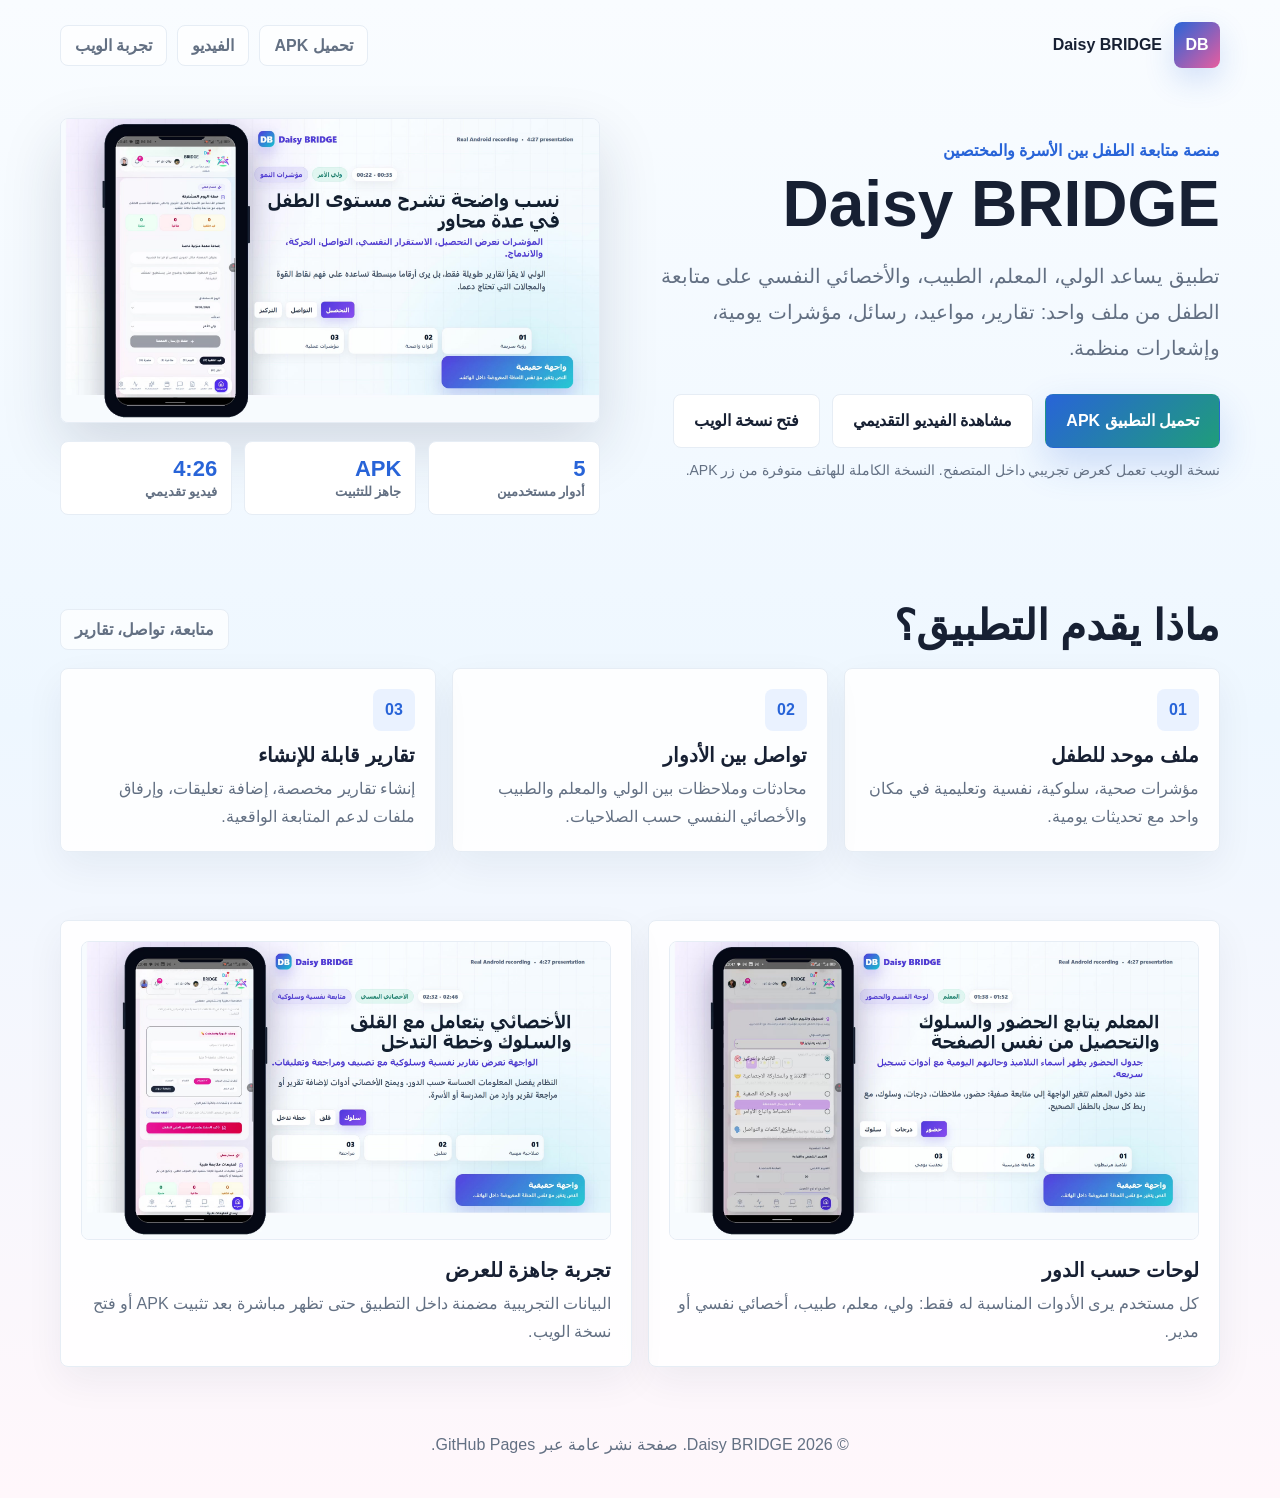
==== index.html @ 928a0f2a "Publish Daisy BRIDGE download site" ====
﻿<!doctype html>
<html lang="ar" dir="rtl">
<head>
  <meta charset="utf-8" />
  <meta name="viewport" content="width=device-width, initial-scale=1" />
  <title>Daisy BRIDGE | تحميل التطبيق</title>
  <meta name="description" content="Daisy BRIDGE: منصة عربية تربط الولي، المعلم، الطبيب والأخصائي النفسي حول ملف رقمي موحد للطفل." />
  <link rel="stylesheet" href="assets/site.css" />
</head>
<body>
  <main class="shell">
    <nav class="nav">
      <a class="brand" href="./"><span class="logo">DB</span><span>Daisy BRIDGE</span></a>
      <div class="nav-links">
        <a href="downloads/Daisy_BRIDGE.apk">تحميل APK</a>
        <a href="video/">الفيديو</a>
        <a href="app/">تجربة الويب</a>
      </div>
    </nav>

    <section class="hero">
      <div>
        <p class="eyebrow">منصة متابعة الطفل بين الأسرة والمختصين</p>
        <h1>Daisy BRIDGE</h1>
        <p class="lead">تطبيق يساعد الولي، المعلم، الطبيب، والأخصائي النفسي على متابعة الطفل من ملف واحد: تقارير، مواعيد، رسائل، مؤشرات يومية، وإشعارات منظمة.</p>
        <div class="actions">
          <a class="btn primary" href="downloads/Daisy_BRIDGE.apk">تحميل التطبيق APK</a>
          <a class="btn secondary" href="video/">مشاهدة الفيديو التقديمي</a>
          <a class="btn secondary" href="app/">فتح نسخة الويب</a>
        </div>
        <p class="note">نسخة الويب تعمل كعرض تجريبي داخل المتصفح. النسخة الكاملة للهاتف متوفرة من زر APK.</p>
      </div>
      <div class="hero-media">
        <img class="preview" src="assets/daisybridge-preview.jpg" alt="عرض Daisy BRIDGE" />
        <div class="stats">
          <div class="stat"><strong>5</strong><span>أدوار مستخدمين</span></div>
          <div class="stat"><strong>APK</strong><span>جاهز للتثبيت</span></div>
          <div class="stat"><strong>4:26</strong><span>فيديو تقديمي</span></div>
        </div>
      </div>
    </section>

    <section class="section">
      <div class="section-head">
        <h2>ماذا يقدم التطبيق؟</h2>
        <span class="chip">متابعة، تواصل، تقارير</span>
      </div>
      <div class="grid">
        <article class="card"><div class="icon">01</div><h3>ملف موحد للطفل</h3><p>مؤشرات صحية، سلوكية، نفسية وتعليمية في مكان واحد مع تحديثات يومية.</p></article>
        <article class="card"><div class="icon">02</div><h3>تواصل بين الأدوار</h3><p>محادثات وملاحظات بين الولي والمعلم والطبيب والأخصائي النفسي حسب الصلاحيات.</p></article>
        <article class="card"><div class="icon">03</div><h3>تقارير قابلة للإنشاء</h3><p>إنشاء تقارير مخصصة، إضافة تعليقات، وإرفاق ملفات لدعم المتابعة الواقعية.</p></article>
      </div>
    </section>

    <section class="section split">
      <article class="card">
        <img src="assets/daisybridge-teacher.jpg" alt="واجهة المعلم" />
        <h3>لوحات حسب الدور</h3>
        <p>كل مستخدم يرى الأدوات المناسبة له فقط: ولي، معلم، طبيب، أخصائي نفسي أو مدير.</p>
      </article>
      <article class="card">
        <img src="assets/daisybridge-report.jpg" alt="واجهة التقارير" />
        <h3>تجربة جاهزة للعرض</h3>
        <p>البيانات التجريبية مضمنة داخل التطبيق حتى تظهر مباشرة بعد تثبيت APK أو فتح نسخة الويب.</p>
      </article>
    </section>
  </main>
  <footer class="footer shell">© 2026 Daisy BRIDGE. صفحة نشر عامة عبر GitHub Pages.</footer>
</body>
</html>
---- assets/site.css ----
﻿:root {
  --ink: #172033;
  --muted: #637083;
  --blue: #2864d8;
  --blue-soft: #eaf2ff;
  --pink: #e85d9f;
  --green: #1f9d7a;
  --surface: #ffffff;
  --line: #e6edf5;
  --bg: #f7fbff;
}
* { box-sizing: border-box; }
html { scroll-behavior: smooth; }
body {
  margin: 0;
  font-family: "Segoe UI", Tahoma, Arial, sans-serif;
  color: var(--ink);
  background: linear-gradient(180deg, #f9fcff 0%, #eef7ff 48%, #fff7fb 100%);
  direction: rtl;
}
a { color: inherit; text-decoration: none; }
.shell { width: min(1160px, calc(100% - 40px)); margin: 0 auto; }
.nav {
  display: flex; align-items: center; justify-content: space-between;
  padding: 22px 0;
}
.brand { display: flex; align-items: center; gap: 12px; font-weight: 900; }
.logo {
  width: 46px; height: 46px; border-radius: 8px;
  display: grid; place-items: center;
  background: linear-gradient(135deg, var(--blue), var(--pink));
  color: #fff; font-weight: 900; box-shadow: 0 12px 30px rgba(40,100,216,.18);
}
.nav-links { display: flex; gap: 10px; align-items: center; flex-wrap: wrap; }
.nav-links a, .chip {
  border: 1px solid var(--line); background: rgba(255,255,255,.72);
  padding: 10px 14px; border-radius: 8px; color: var(--muted); font-weight: 700;
}
.hero {
  display: grid; grid-template-columns: 1.04fr .96fr; gap: 34px; align-items: center;
  padding: 28px 0 52px;
}
.eyebrow { color: var(--blue); font-weight: 900; margin: 0 0 12px; }
h1 { margin: 0; font-size: clamp(38px, 5vw, 72px); line-height: 1.02; letter-spacing: 0; }
.lead { color: var(--muted); font-size: 20px; line-height: 1.8; margin: 20px 0 28px; }
.actions { display: flex; gap: 12px; flex-wrap: wrap; }
.btn {
  min-height: 54px; padding: 15px 20px; border-radius: 8px;
  display: inline-flex; align-items: center; justify-content: center; gap: 10px;
  font-weight: 900; border: 1px solid transparent;
}
.btn.primary { color: #fff; background: linear-gradient(135deg, var(--blue), #1f9d7a); box-shadow: 0 16px 38px rgba(40,100,216,.2); }
.btn.secondary { background: #fff; border-color: var(--line); color: var(--ink); }
.hero-media { position: relative; }
.preview {
  width: 100%; display: block; border-radius: 8px; border: 1px solid var(--line);
  box-shadow: 0 24px 60px rgba(24, 38, 64, .15);
}
.stats { display: grid; grid-template-columns: repeat(3, 1fr); gap: 12px; margin-top: 18px; }
.stat { background: #fff; border: 1px solid var(--line); border-radius: 8px; padding: 14px; }
.stat strong { display: block; font-size: 22px; color: var(--blue); }
.stat span { color: var(--muted); font-weight: 700; font-size: 13px; }
.section { padding: 34px 0; }
.section-head { display: flex; justify-content: space-between; gap: 20px; align-items: end; margin-bottom: 18px; }
h2 { margin: 0; font-size: clamp(28px, 3.6vw, 42px); }
.grid { display: grid; grid-template-columns: repeat(3, 1fr); gap: 16px; }
.card { background: rgba(255,255,255,.9); border: 1px solid var(--line); border-radius: 8px; padding: 20px; box-shadow: 0 14px 38px rgba(24, 38, 64, .06); }
.card img { width: 100%; border-radius: 8px; border: 1px solid var(--line); margin-bottom: 14px; }
.icon { width: 42px; height: 42px; display: grid; place-items: center; border-radius: 8px; margin-bottom: 12px; background: var(--blue-soft); color: var(--blue); font-weight: 900; }
.card h3 { margin: 0 0 8px; font-size: 20px; }
.card p { margin: 0; color: var(--muted); line-height: 1.75; }
.split { display: grid; grid-template-columns: 1fr 1fr; gap: 16px; }
.video-box { background: #fff; border: 1px solid var(--line); border-radius: 8px; padding: 12px; box-shadow: 0 20px 50px rgba(24,38,64,.09); }
video { width: 100%; border-radius: 8px; display: block; background: #111827; }
.footer { padding: 34px 0 44px; color: var(--muted); text-align: center; }
.note { margin-top: 14px; color: var(--muted); font-size: 14px; }
@media (max-width: 860px) {
  .hero, .split { grid-template-columns: 1fr; }
  .grid { grid-template-columns: 1fr; }
  .section-head { display: block; }
  .stats { grid-template-columns: 1fr; }
}
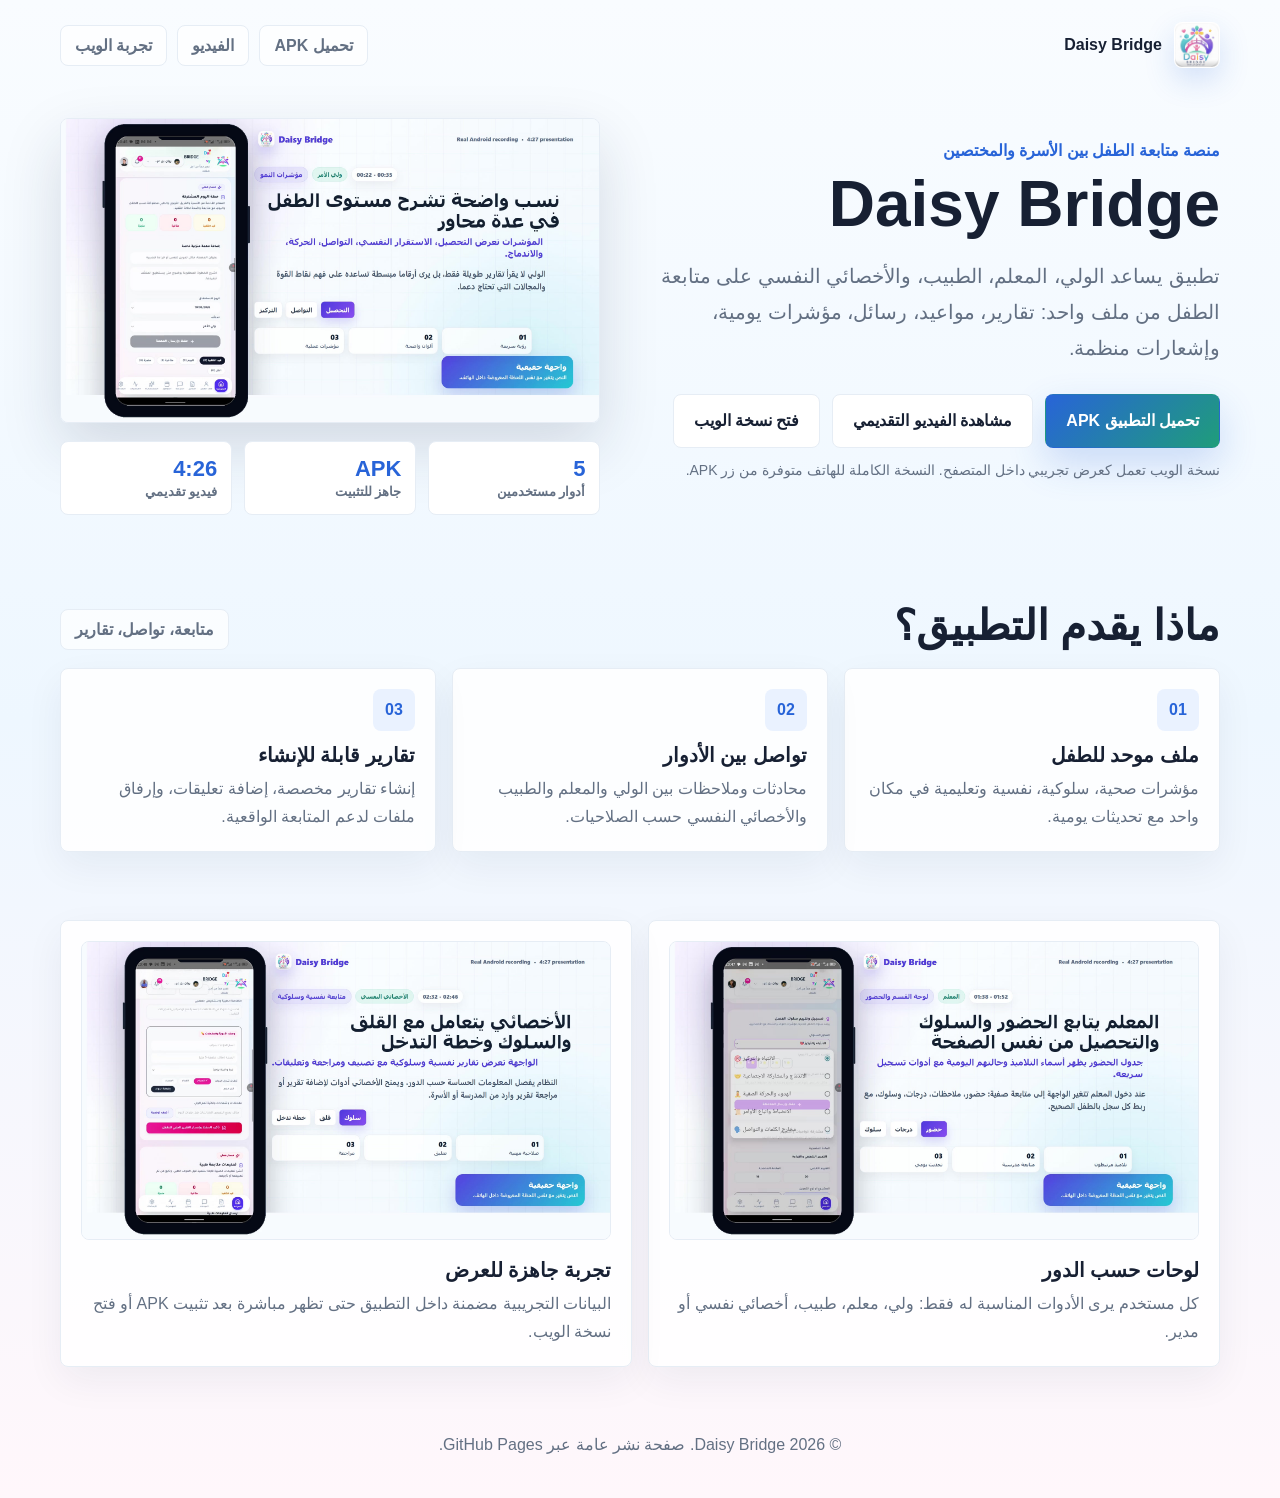
==== commit c3457135: "Update Daisy Bridge logo and release assets" ====
--- a/index.html
+++ b/index.html
@@ -3,14 +3,14 @@
 <head>
   <meta charset="utf-8" />
   <meta name="viewport" content="width=device-width, initial-scale=1" />
-  <title>Daisy BRIDGE | تحميل التطبيق</title>
-  <meta name="description" content="Daisy BRIDGE: منصة عربية تربط الولي، المعلم، الطبيب والأخصائي النفسي حول ملف رقمي موحد للطفل." />
+  <title>Daisy Bridge | تحميل التطبيق</title>
+  <meta name="description" content="Daisy Bridge: منصة عربية تربط الولي، المعلم، الطبيب والأخصائي النفسي حول ملف رقمي موحد للطفل." />
   <link rel="stylesheet" href="assets/site.css" />
 </head>
 <body>
   <main class="shell">
     <nav class="nav">
-      <a class="brand" href="./"><span class="logo">DB</span><span>Daisy BRIDGE</span></a>
+      <a class="brand" href="./"><img class="logo" src="assets/daisy-bridge-logo.jpeg" alt="Daisy Bridge" /><span>Daisy Bridge</span></a>
       <div class="nav-links">
         <a href="downloads/Daisy_BRIDGE.apk">تحميل APK</a>
         <a href="video/">الفيديو</a>
@@ -21,7 +21,7 @@
     <section class="hero">
       <div>
         <p class="eyebrow">منصة متابعة الطفل بين الأسرة والمختصين</p>
-        <h1>Daisy BRIDGE</h1>
+        <h1>Daisy Bridge</h1>
         <p class="lead">تطبيق يساعد الولي، المعلم، الطبيب، والأخصائي النفسي على متابعة الطفل من ملف واحد: تقارير، مواعيد، رسائل، مؤشرات يومية، وإشعارات منظمة.</p>
         <div class="actions">
           <a class="btn primary" href="downloads/Daisy_BRIDGE.apk">تحميل التطبيق APK</a>
@@ -31,7 +31,7 @@
         <p class="note">نسخة الويب تعمل كعرض تجريبي داخل المتصفح. النسخة الكاملة للهاتف متوفرة من زر APK.</p>
       </div>
       <div class="hero-media">
-        <img class="preview" src="assets/daisybridge-preview.jpg" alt="عرض Daisy BRIDGE" />
+        <img class="preview" src="assets/daisybridge-preview.jpg" alt="عرض Daisy Bridge" />
         <div class="stats">
           <div class="stat"><strong>5</strong><span>أدوار مستخدمين</span></div>
           <div class="stat"><strong>APK</strong><span>جاهز للتثبيت</span></div>
@@ -65,6 +65,6 @@
       </article>
     </section>
   </main>
-  <footer class="footer shell">© 2026 Daisy BRIDGE. صفحة نشر عامة عبر GitHub Pages.</footer>
+  <footer class="footer shell">© 2026 Daisy Bridge. صفحة نشر عامة عبر GitHub Pages.</footer>
 </body>
 </html>
--- a/assets/site.css
+++ b/assets/site.css
@@ -27,9 +27,9 @@
 .brand { display: flex; align-items: center; gap: 12px; font-weight: 900; }
 .logo {
   width: 46px; height: 46px; border-radius: 8px;
-  display: grid; place-items: center;
-  background: linear-gradient(135deg, var(--blue), var(--pink));
-  color: #fff; font-weight: 900; box-shadow: 0 12px 30px rgba(40,100,216,.18);
+  object-fit: cover; display: block;
+  background: #fff; box-shadow: 0 12px 30px rgba(40,100,216,.18);
+  border: 1px solid rgba(255,255,255,.86);
 }
 .nav-links { display: flex; gap: 10px; align-items: center; flex-wrap: wrap; }
 .nav-links a, .chip {
